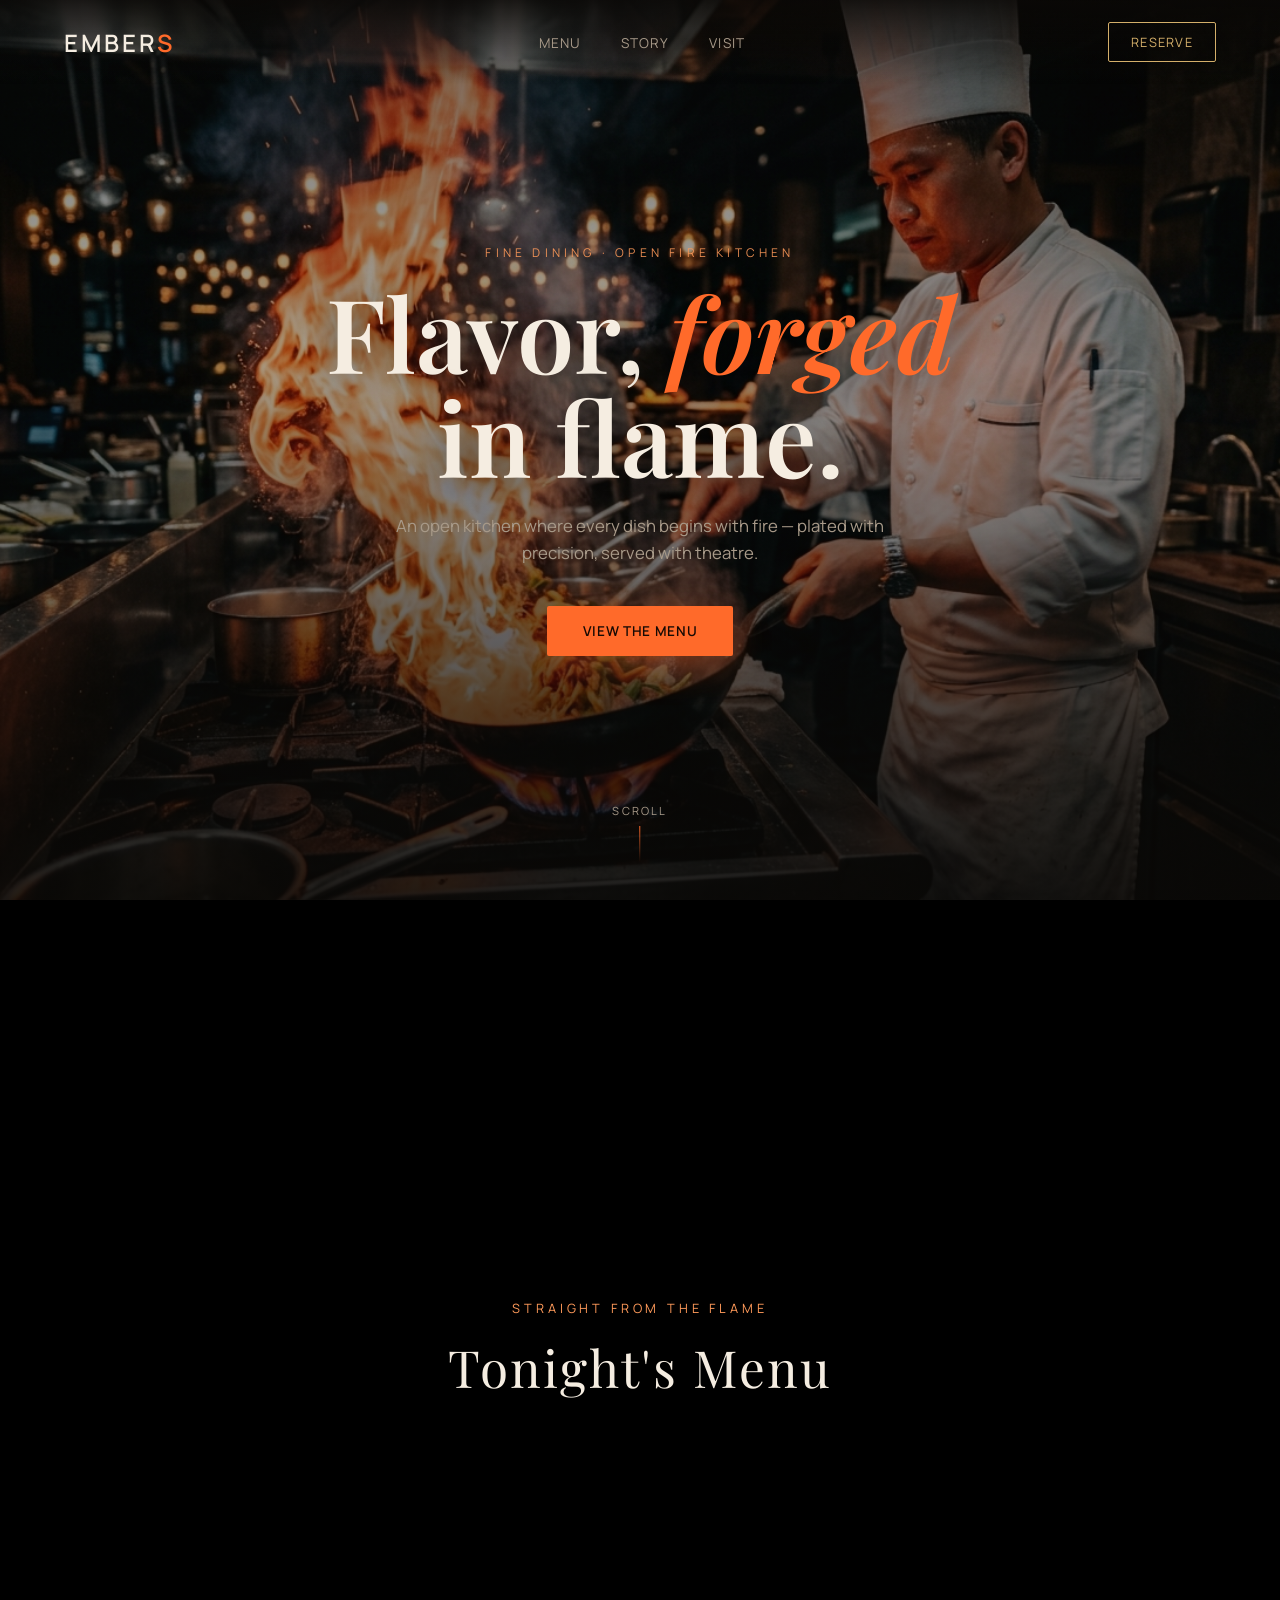
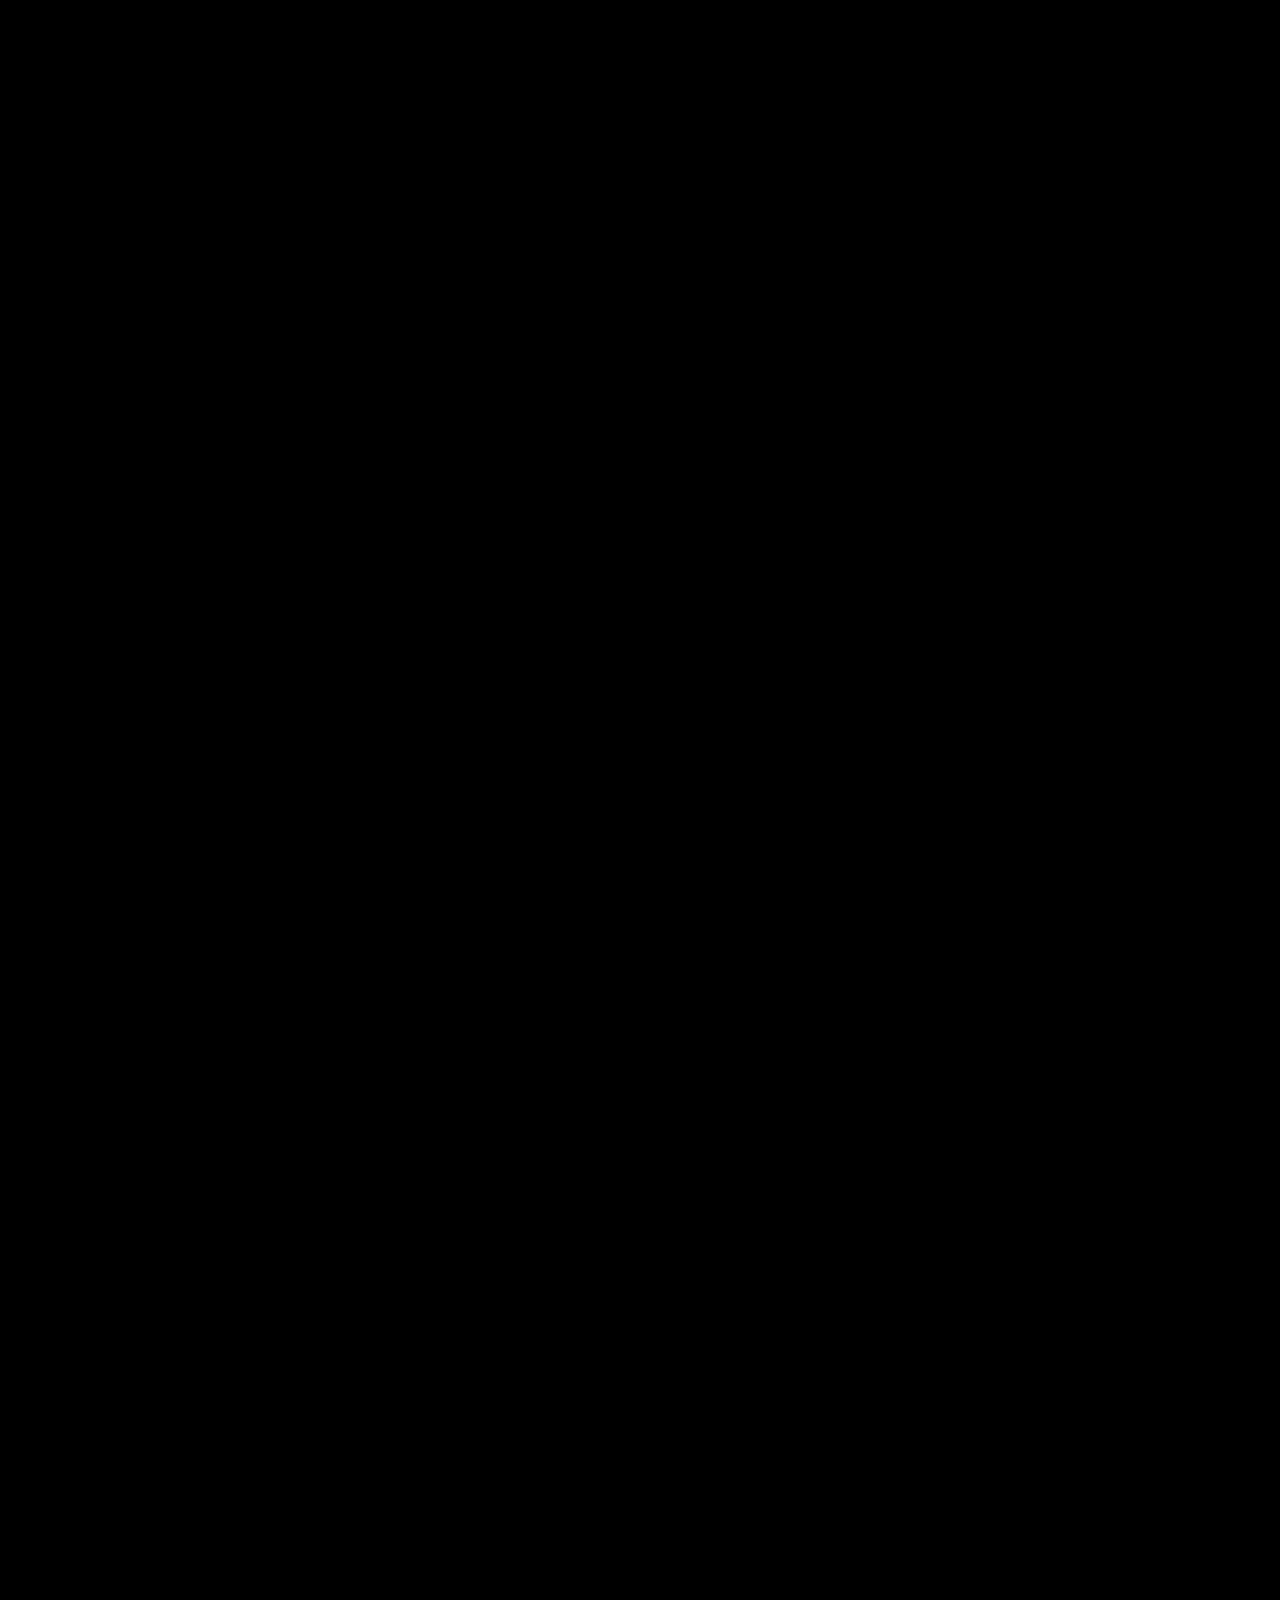
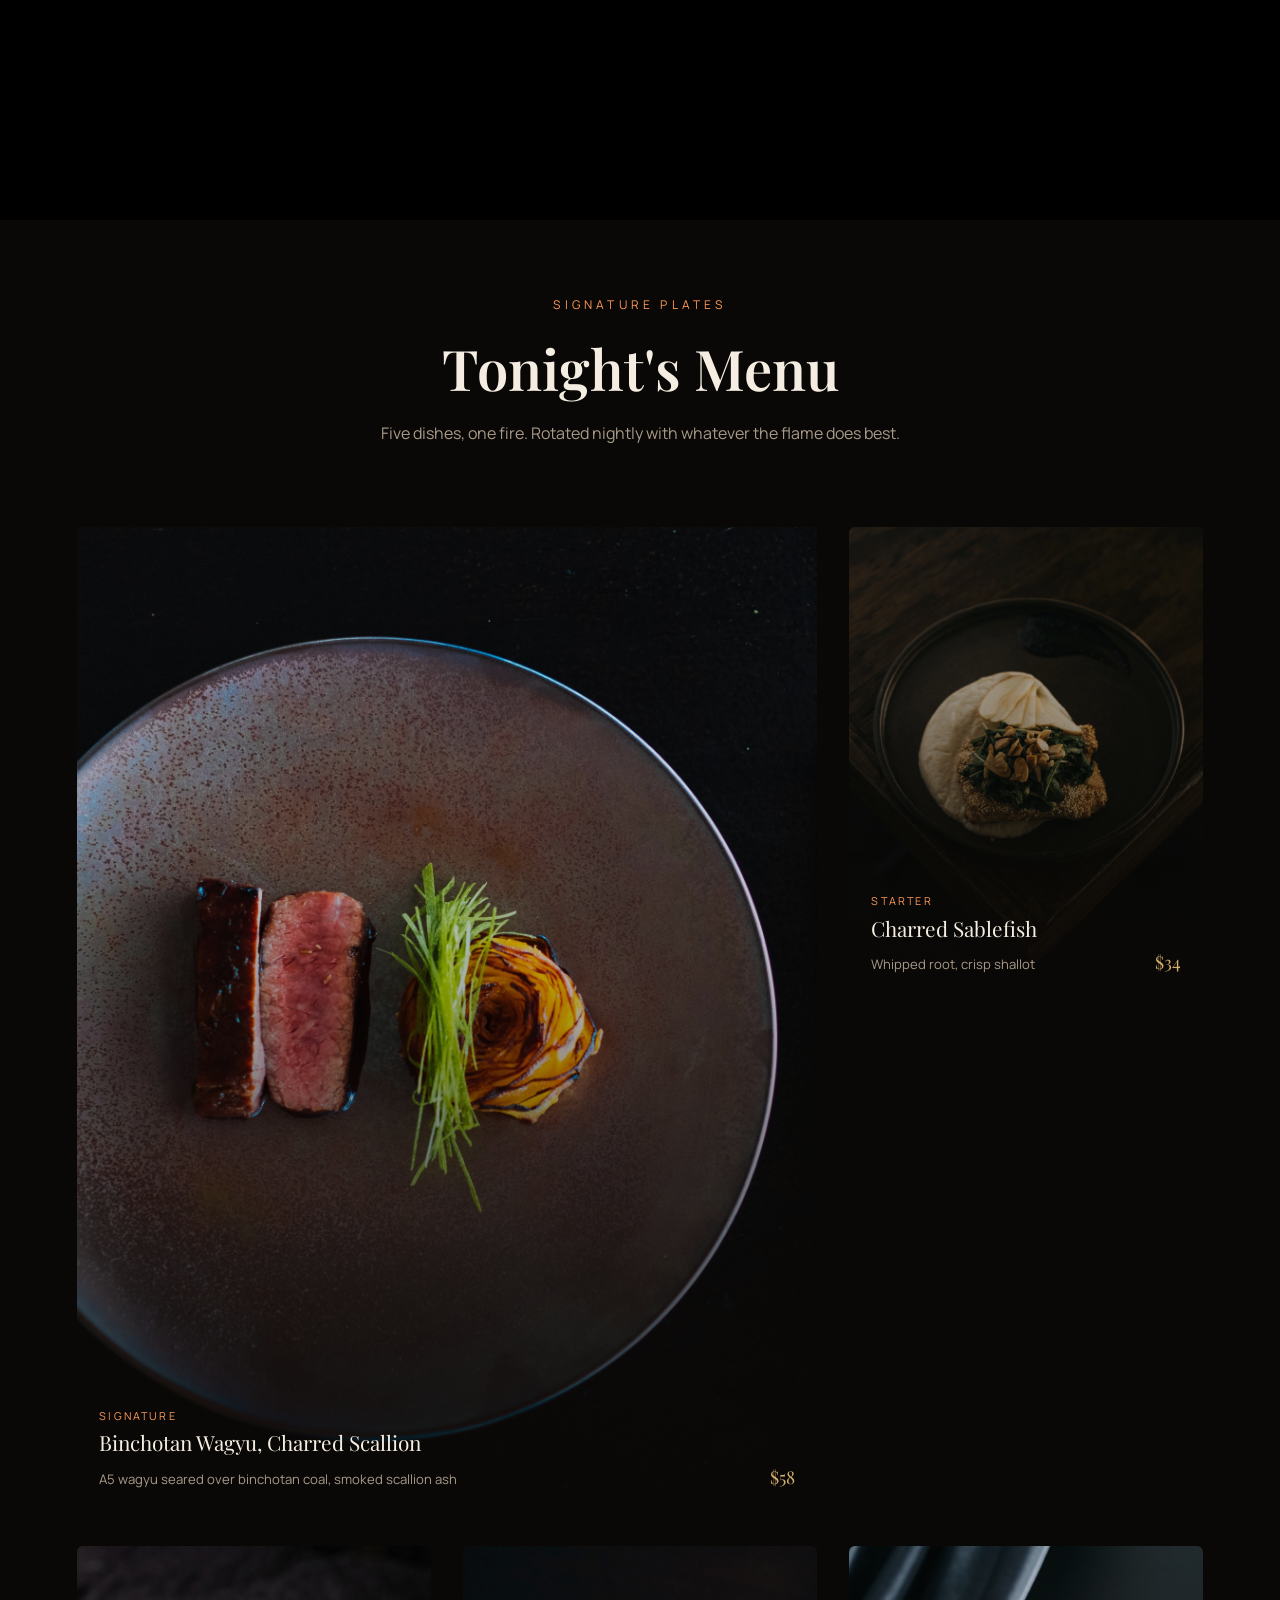
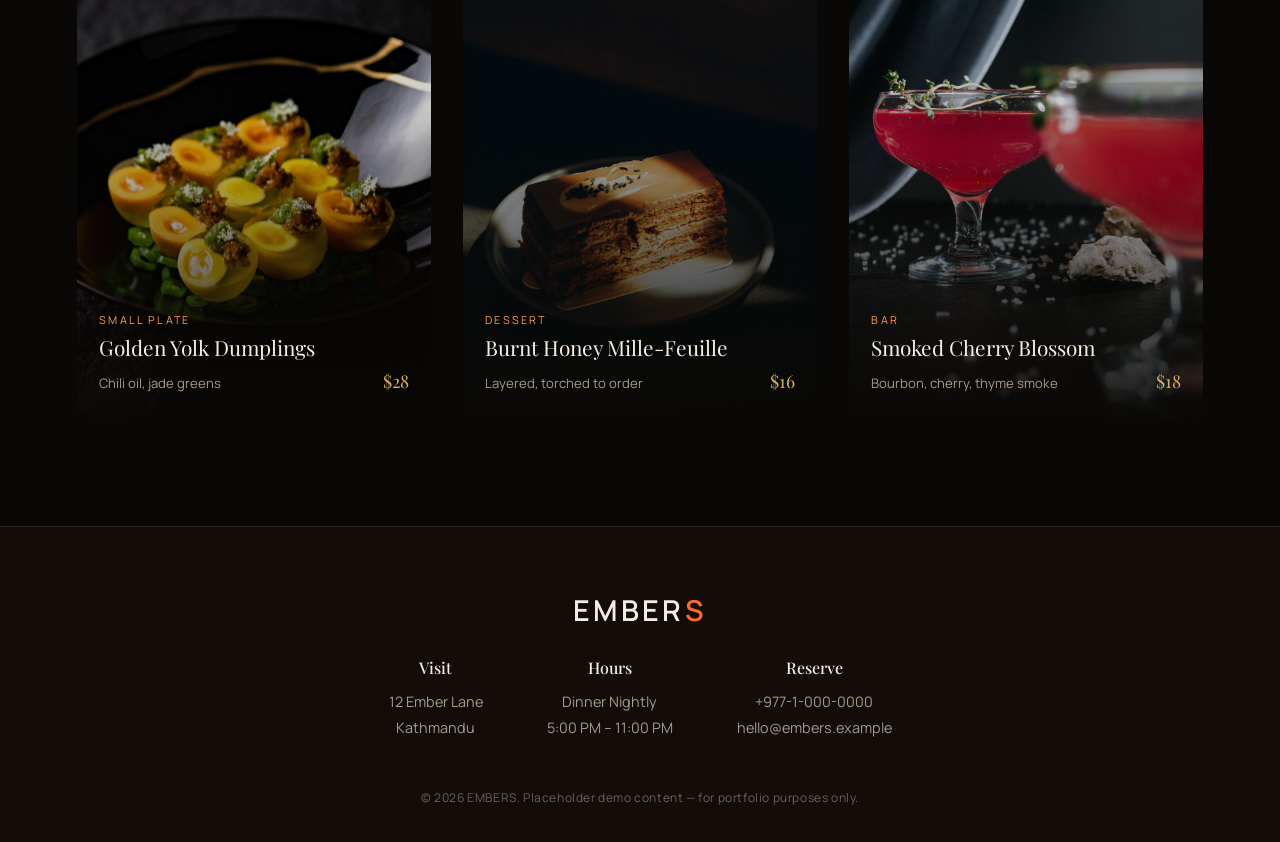
==== embers/index.html @ 18de5dd5 "Add EMBERS restaurant demo" ====
<!DOCTYPE html>
<html lang="en">
<head>
<meta charset="UTF-8">
<meta name="viewport" content="width=device-width, initial-scale=1.0">
<title>EMBERS — Fire. Flavor. Theatre.</title>
<link rel="preconnect" href="https://fonts.googleapis.com">
<link rel="preconnect" href="https://fonts.gstatic.com" crossorigin>
<link href="https://fonts.googleapis.com/css2?family=Playfair+Display:ital,wght@0,500;0,600;0,700;1,500&family=Manrope:wght@300;400;500;600;700&display=swap" rel="stylesheet">
<style>
  :root{
    --bg:#0a0806;
    --bg-alt:#130d09;
    --text:#f5ede1;
    --text-dim:#a89a89;
    --accent:#ff6a2a;
    --accent-soft:#ff9a5a;
    --gold:#d4af6a;
    --line:rgba(245,237,225,0.12);
  }
  *{margin:0;padding:0;box-sizing:border-box;}
  html{scroll-behavior:smooth;}
  body{
    background:var(--bg);
    color:var(--text);
    font-family:'Manrope',sans-serif;
    overflow-x:hidden;
  }
  h1,h2,h3,.serif{font-family:'Playfair Display',serif;}

  /* ---------- NAV ---------- */
  nav{
    position:fixed; top:0; left:0; right:0; z-index:100;
    display:flex; align-items:center; justify-content:space-between;
    padding:22px 5vw;
    background:linear-gradient(to bottom, rgba(10,8,6,0.85), transparent);
    transition:background .4s ease, padding .4s ease;
  }
  nav.scrolled{ background:rgba(10,8,6,0.92); backdrop-filter:blur(8px); padding:14px 5vw; border-bottom:1px solid var(--line); }
  .logo{ font-size:1.5rem; letter-spacing:0.12em; font-weight:600; color:var(--text); text-decoration:none; }
  .logo span{ color:var(--accent); }
  .nav-links{ display:flex; gap:2.5rem; list-style:none; }
  .nav-links a{ color:var(--text-dim); text-decoration:none; font-size:0.85rem; letter-spacing:0.08em; text-transform:uppercase; transition:color .3s; }
  .nav-links a:hover{ color:var(--accent-soft); }
  .reserve-btn{
    border:1px solid var(--gold); color:var(--gold); background:transparent;
    padding:10px 22px; font-size:0.8rem; letter-spacing:0.1em; text-transform:uppercase;
    border-radius:2px; cursor:pointer; transition:all .3s; font-family:'Manrope',sans-serif;
  }
  .reserve-btn:hover{ background:var(--gold); color:var(--bg); }
  @media (max-width:800px){ .nav-links{ display:none; } }

  /* ---------- HERO ---------- */
  .hero{
    position:relative; height:100vh; width:100%; overflow:hidden;
    display:flex; align-items:center; justify-content:center; text-align:center;
  }
  .hero-bg{
    position:absolute; inset:0; width:100%; height:100%; object-fit:cover;
    animation:heroZoom 18s ease-in-out infinite alternate;
  }
  @keyframes heroZoom{ from{ transform:scale(1);} to{ transform:scale(1.12);} }
  .hero::after{
    content:''; position:absolute; inset:0;
    background:linear-gradient(to bottom, rgba(10,8,6,0.55) 0%, rgba(10,8,6,0.35) 40%, rgba(10,8,6,0.9) 100%);
  }
  .hero-content{ position:relative; z-index:2; max-width:900px; padding:0 24px; }
  .hero-eyebrow{
    color:var(--accent-soft); letter-spacing:0.35em; text-transform:uppercase;
    font-size:0.75rem; margin-bottom:1.2rem; display:block; opacity:0.9;
  }
  .hero h1{
    font-size:clamp(3rem, 8vw, 6.5rem); font-weight:600; line-height:1.02;
    text-shadow:0 4px 40px rgba(0,0,0,0.6);
  }
  .hero h1 em{ font-style:italic; color:var(--accent); }
  .hero p{
    margin-top:1.5rem; font-size:1.05rem; color:var(--text-dim);
    max-width:520px; margin-left:auto; margin-right:auto; line-height:1.6;
  }
  .hero-cta{
    margin-top:2.5rem; display:inline-flex; align-items:center; gap:10px;
    background:var(--accent); color:#160a04; padding:16px 36px; text-decoration:none;
    font-weight:600; letter-spacing:0.05em; text-transform:uppercase; font-size:0.85rem;
    border-radius:2px; transition:transform .3s, box-shadow .3s;
    box-shadow:0 10px 40px -10px rgba(255,106,42,0.6);
  }
  .hero-cta:hover{ transform:translateY(-3px); box-shadow:0 16px 50px -10px rgba(255,106,42,0.8); }
  .scroll-cue{
    position:absolute; bottom:38px; left:50%; transform:translateX(-50%); z-index:2;
    display:flex; flex-direction:column; align-items:center; gap:8px;
    color:var(--text-dim); font-size:0.7rem; letter-spacing:0.2em; text-transform:uppercase;
  }
  .scroll-cue .stick{ width:1px; height:36px; background:linear-gradient(to bottom, var(--accent), transparent); animation:sink 1.8s ease-in-out infinite; }
  @keyframes sink{ 0%,100%{ opacity:0.3; transform:translateY(0);} 50%{ opacity:1; transform:translateY(6px);} }

  /* ---------- FIRE TRANSITION ---------- */
  .transition-pin{ position:relative; height:280vh; background:#000; }
  .transition-sticky{
    position:sticky; top:0; height:100vh; width:100%; overflow:hidden;
    display:flex; align-items:center; justify-content:center; background:#000;
  }
  .fire-video{
    position:absolute; top:50%; left:50%; width:100%; height:100%; object-fit:cover;
    transform:translate(-50%,-50%) scale(1);
    filter:brightness(1) saturate(1);
    will-change:transform, filter;
  }
  .transition-overlay{ position:absolute; inset:0; background:#000; opacity:0; pointer-events:none; }
  .transition-text{
    position:relative; z-index:2; text-align:center; color:var(--text);
    opacity:0; transition:opacity .3s;
  }
  .transition-text .serif{ font-size:clamp(1.8rem,4vw,3.2rem); letter-spacing:0.04em; }
  .transition-text span{ display:block; color:var(--accent-soft); font-size:0.8rem; letter-spacing:0.3em; text-transform:uppercase; margin-bottom:1rem; }

  /* ---------- MENU ---------- */
  .menu{ position:relative; background:var(--bg); padding:8vh 6vw 12vh; }
  .menu-head{ text-align:center; max-width:640px; margin:0 auto 5rem; }
  .menu-head span{ color:var(--accent-soft); letter-spacing:0.35em; text-transform:uppercase; font-size:0.75rem; }
  .menu-head h2{ font-size:clamp(2.2rem,5vw,3.5rem); margin-top:1rem; font-weight:600; }
  .menu-head p{ color:var(--text-dim); margin-top:1rem; line-height:1.6; }

  .menu-grid{
    display:grid; grid-template-columns:repeat(3, 1fr); gap:2rem; max-width:1200px; margin:0 auto;
  }
  .dish-card{
    position:relative; border-radius:6px; overflow:hidden; aspect-ratio:3/4;
    background:var(--bg-alt); opacity:0; transform:translateY(50px);
    transition:opacity .8s ease, transform .8s ease;
  }
  .dish-card.visible{ opacity:1; transform:translateY(0); }
  .dish-card img{
    position:absolute; inset:0; width:100%; height:100%; object-fit:cover;
    transition:transform .7s ease, filter .7s ease;
    filter:brightness(0.85);
  }
  .dish-card:hover img{ transform:scale(1.08); filter:brightness(0.65); }
  .dish-card::after{
    content:''; position:absolute; inset:0;
    background:linear-gradient(to top, rgba(10,8,6,0.95) 0%, rgba(10,8,6,0.15) 55%, transparent 75%);
  }
  .dish-info{
    position:absolute; left:0; right:0; bottom:0; z-index:2; padding:1.6rem 1.4rem;
  }
  .dish-tag{ color:var(--accent-soft); font-size:0.68rem; letter-spacing:0.2em; text-transform:uppercase; }
  .dish-name{ font-size:1.3rem; margin-top:0.4rem; line-height:1.25; }
  .dish-row{ display:flex; justify-content:space-between; align-items:flex-end; margin-top:0.6rem; }
  .dish-desc{ color:var(--text-dim); font-size:0.82rem; max-width:75%; line-height:1.4; }
  .dish-price{ color:var(--gold); font-family:'Playfair Display',serif; font-size:1.1rem; white-space:nowrap; }

  .dish-card.feature{ grid-column:span 2; }

  @media (max-width:900px){
    .menu-grid{ grid-template-columns:1fr 1fr; }
    .dish-card.feature{ grid-column:span 2; aspect-ratio:16/9; }
  }
  @media (max-width:600px){
    .menu-grid{ grid-template-columns:1fr; }
    .dish-card.feature{ grid-column:span 1; aspect-ratio:4/3; }
  }

  /* ---------- FOOTER ---------- */
  footer{
    background:var(--bg-alt); border-top:1px solid var(--line);
    padding:7vh 6vw 4vh; text-align:center;
  }
  footer .logo{ font-size:1.8rem; display:inline-block; margin-bottom:1.5rem; }
  .footer-grid{
    display:flex; justify-content:center; gap:4rem; flex-wrap:wrap;
    margin-bottom:3rem; color:var(--text-dim); font-size:0.9rem; line-height:1.8;
  }
  .footer-grid strong{ display:block; color:var(--text); font-family:'Playfair Display',serif; font-size:1rem; margin-bottom:0.4rem; font-weight:500; }
  .footer-note{ color:var(--text-dim); font-size:0.75rem; letter-spacing:0.05em; opacity:0.6; }
</style>
</head>
<body>

<nav id="navbar">
  <a href="#" class="logo">EMBER<span>S</span></a>
  <ul class="nav-links">
    <li><a href="#menu">Menu</a></li>
    <li><a href="#about">Story</a></li>
    <li><a href="#visit">Visit</a></li>
  </ul>
  <button class="reserve-btn">Reserve</button>
</nav>

<header class="hero">
  <img class="hero-bg" src="assets/hero-chef.jpg" alt="Chef flambeing food in a wok">
  <div class="hero-content">
    <span class="hero-eyebrow">Fine Dining · Open Fire Kitchen</span>
    <h1>Flavor, <em>forged</em><br>in flame.</h1>
    <p>An open kitchen where every dish begins with fire — plated with precision, served with theatre.</p>
    <a href="#menu" class="hero-cta">View the Menu</a>
  </div>
  <div class="scroll-cue">
    <span>Scroll</span>
    <div class="stick"></div>
  </div>
</header>

<section class="transition-pin" id="transitionPin">
  <div class="transition-sticky">
    <video class="fire-video" id="fireVideo" muted loop playsinline preload="auto">
      <source src="assets/fire-transition-wok.mp4" type="video/mp4">
    </video>
    <div class="transition-overlay" id="transitionOverlay"></div>
    <div class="transition-text" id="transitionText">
      <span>Straight From The Flame</span>
      <div class="serif">Tonight's Menu</div>
    </div>
  </div>
</section>

<section class="menu" id="menu">
  <div class="menu-head">
    <span>Signature Plates</span>
    <h2>Tonight's Menu</h2>
    <p>Five dishes, one fire. Rotated nightly with whatever the flame does best.</p>
  </div>
  <div class="menu-grid">
    <div class="dish-card feature">
      <img src="assets/dish-3.jpg" alt="Binchotan wagyu">
      <div class="dish-info">
        <div class="dish-tag">Signature</div>
        <div class="dish-name serif">Binchotan Wagyu, Charred Scallion</div>
        <div class="dish-row">
          <div class="dish-desc">A5 wagyu seared over binchotan coal, smoked scallion ash</div>
          <div class="dish-price">$58</div>
        </div>
      </div>
    </div>
    <div class="dish-card">
      <img src="assets/dish-1.jpg" alt="Charred sablefish">
      <div class="dish-info">
        <div class="dish-tag">Starter</div>
        <div class="dish-name serif">Charred Sablefish</div>
        <div class="dish-row">
          <div class="dish-desc">Whipped root, crisp shallot</div>
          <div class="dish-price">$34</div>
        </div>
      </div>
    </div>
    <div class="dish-card">
      <img src="assets/dish-2.jpg" alt="Golden yolk dumplings">
      <div class="dish-info">
        <div class="dish-tag">Small Plate</div>
        <div class="dish-name serif">Golden Yolk Dumplings</div>
        <div class="dish-row">
          <div class="dish-desc">Chili oil, jade greens</div>
          <div class="dish-price">$28</div>
        </div>
      </div>
    </div>
    <div class="dish-card">
      <img src="assets/dish-4.jpg" alt="Burnt honey mille-feuille">
      <div class="dish-info">
        <div class="dish-tag">Dessert</div>
        <div class="dish-name serif">Burnt Honey Mille-Feuille</div>
        <div class="dish-row">
          <div class="dish-desc">Layered, torched to order</div>
          <div class="dish-price">$16</div>
        </div>
      </div>
    </div>
    <div class="dish-card">
      <img src="assets/dish-5.jpg" alt="Smoked cherry cocktail">
      <div class="dish-info">
        <div class="dish-tag">Bar</div>
        <div class="dish-name serif">Smoked Cherry Blossom</div>
        <div class="dish-row">
          <div class="dish-desc">Bourbon, cherry, thyme smoke</div>
          <div class="dish-price">$18</div>
        </div>
      </div>
    </div>
  </div>
</section>

<footer id="visit">
  <a href="#" class="logo">EMBER<span style="color:var(--accent)">S</span></a>
  <div class="footer-grid">
    <div>
      <strong>Visit</strong>
      12 Ember Lane<br>Kathmandu
    </div>
    <div>
      <strong>Hours</strong>
      Dinner Nightly<br>5:00 PM – 11:00 PM
    </div>
    <div>
      <strong>Reserve</strong>
      +977-1-000-0000<br>hello@embers.example
    </div>
  </div>
  <div class="footer-note">© 2026 EMBERS. Placeholder demo content — for portfolio purposes only.</div>
</footer>

<script>
  // Nav background on scroll
  const navbar = document.getElementById('navbar');
  window.addEventListener('scroll', () => {
    navbar.classList.toggle('scrolled', window.scrollY > 40);
  });

  // Fire transition: scroll-driven zoom into flame, then flash to black
  const pin = document.getElementById('transitionPin');
  const video = document.getElementById('fireVideo');
  const overlay = document.getElementById('transitionOverlay');
  const transitionText = document.getElementById('transitionText');
  let ticking = false;
  let videoStarted = false;

  function clamp(v, min, max){ return Math.max(min, Math.min(max, v)); }

  function updateTransition(){
    const rect = pin.getBoundingClientRect();
    const total = rect.height - window.innerHeight;
    const progress = clamp(-rect.top / total, 0, 1);

    if (progress > 0 && progress < 1 && !videoStarted){
      video.play().catch(()=>{});
      videoStarted = true;
    }

    const scale = 1 + progress * 4.5;
    const brightness = 1 + progress * 1.6;
    const saturate = 1 + progress * 0.6;
    video.style.transform = `translate(-50%,-50%) scale(${scale})`;
    video.style.filter = `brightness(${brightness}) saturate(${saturate})`;

    const flashStart = 0.6, flashEnd = 0.92;
    const flash = clamp((progress - flashStart) / (flashEnd - flashStart), 0, 1);
    overlay.style.opacity = flash;

    const textStart = 0.25, textEnd = 0.45;
    let textOpacity = 0;
    if (progress > textStart){
      textOpacity = progress < textEnd
        ? (progress - textStart) / (textEnd - textStart)
        : 1;
    }
    transitionText.style.opacity = clamp(textOpacity, 0, 1);

    ticking = false;
  }

  window.addEventListener('scroll', () => {
    if (!ticking){
      requestAnimationFrame(updateTransition);
      ticking = true;
    }
  });
  updateTransition();

  // Menu card reveal
  const cards = document.querySelectorAll('.dish-card');
  const io = new IntersectionObserver((entries) => {
    entries.forEach((entry, i) => {
      if (entry.isIntersecting){
        setTimeout(() => entry.target.classList.add('visible'), i * 90);
        io.unobserve(entry.target);
      }
    });
  }, { threshold: 0.15 });
  cards.forEach(c => io.observe(c));
</script>

</body>
</html>
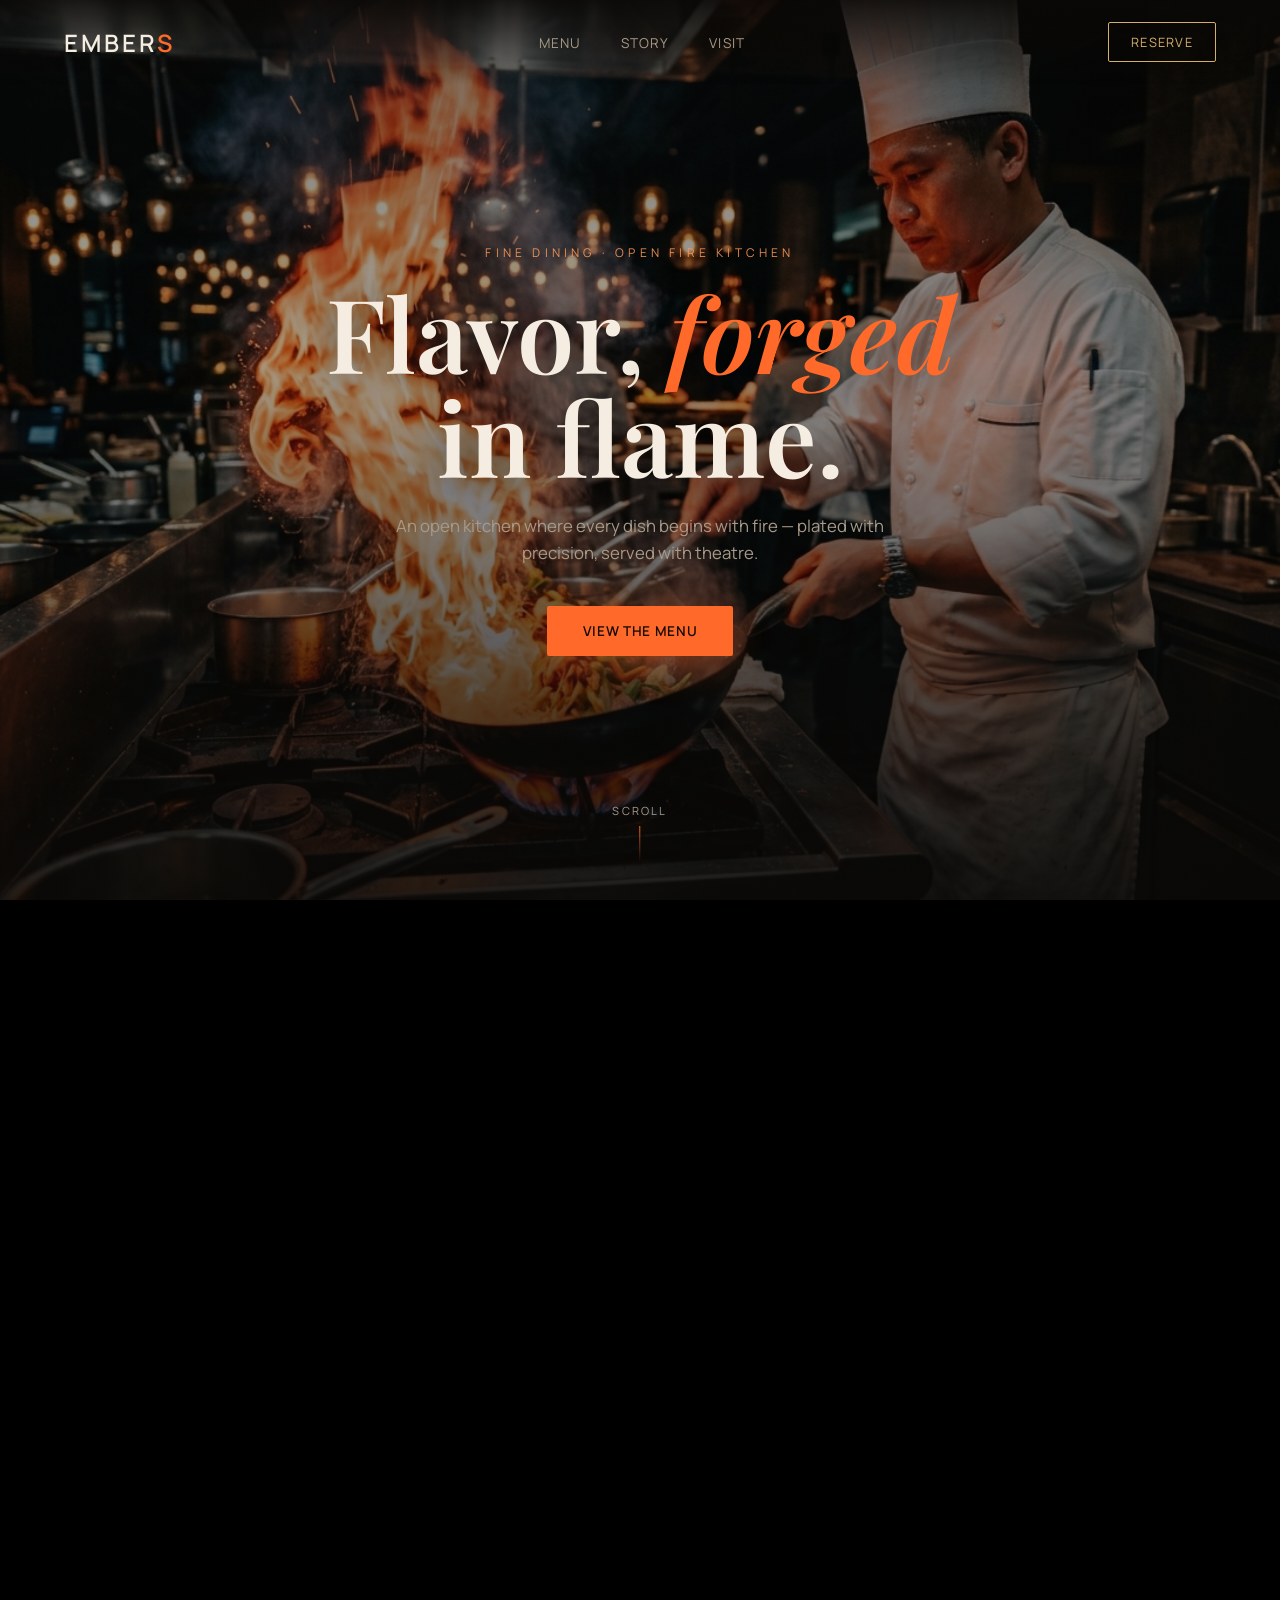
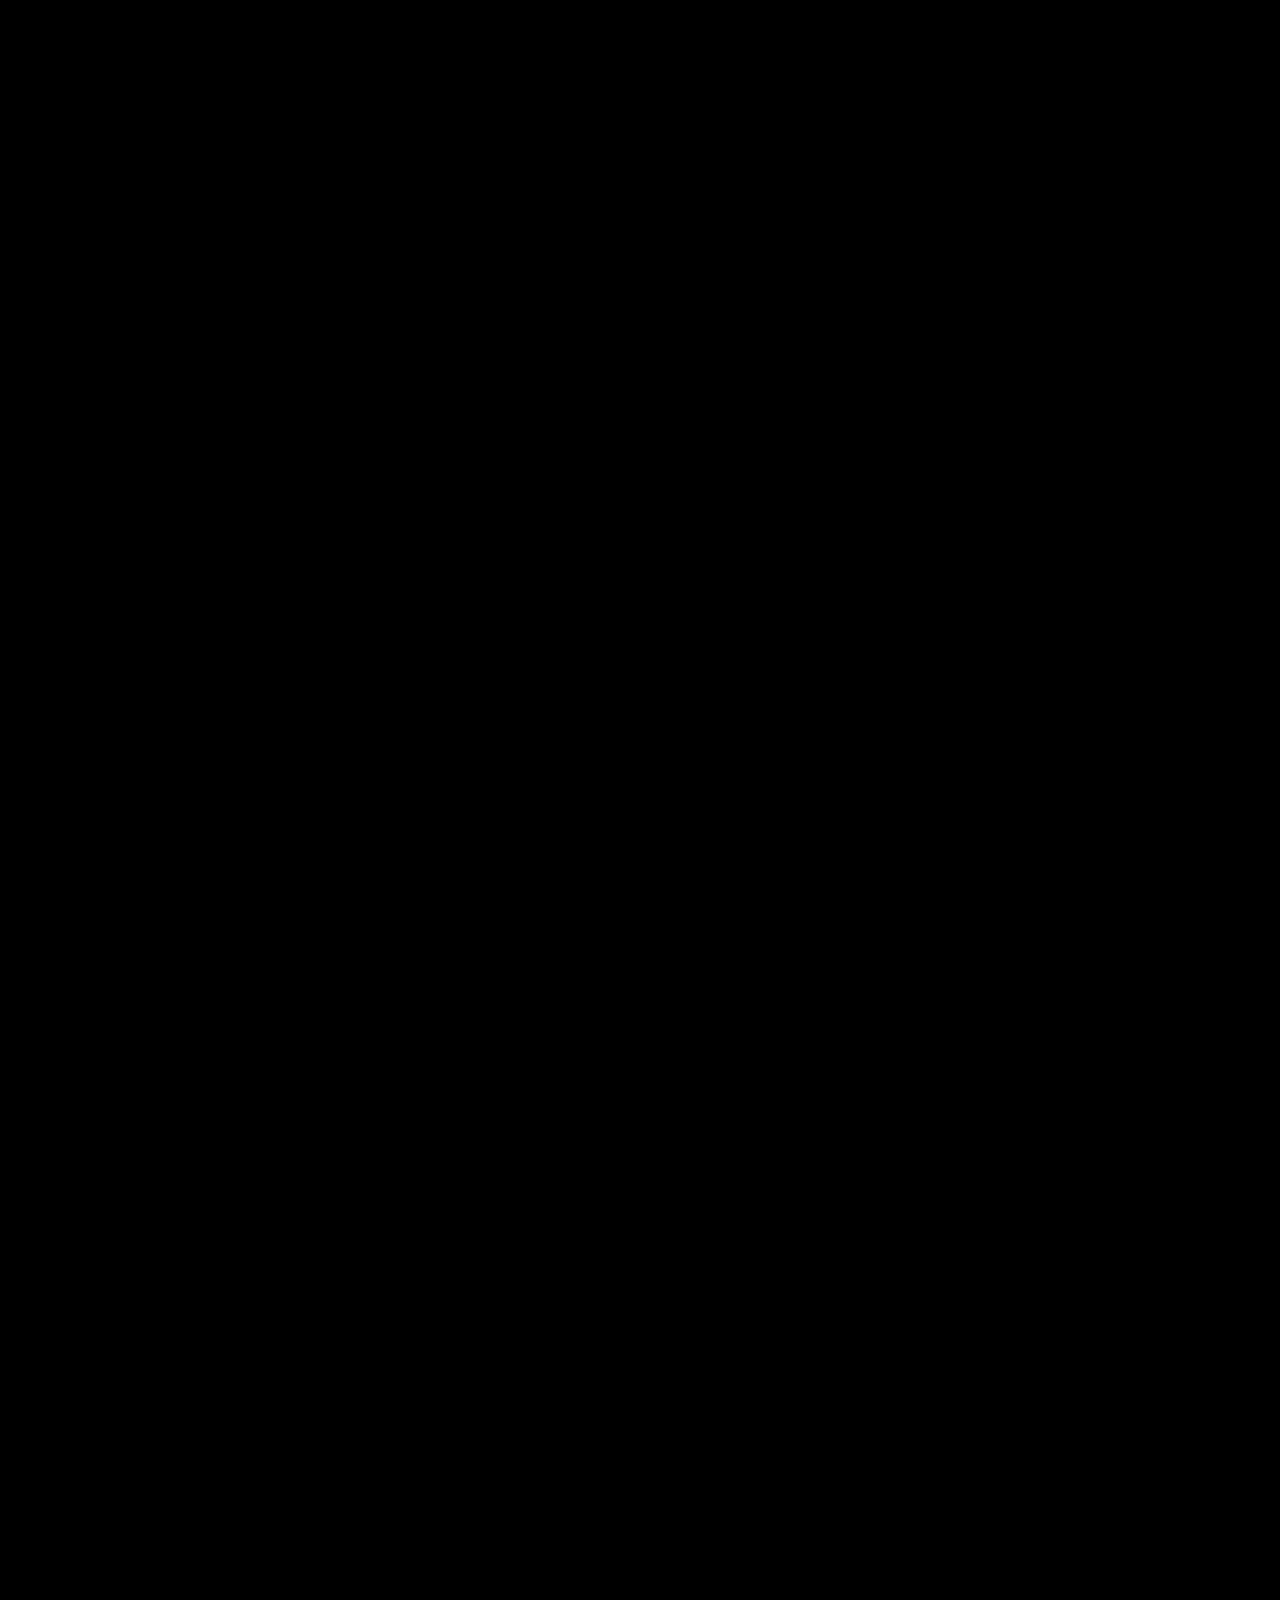
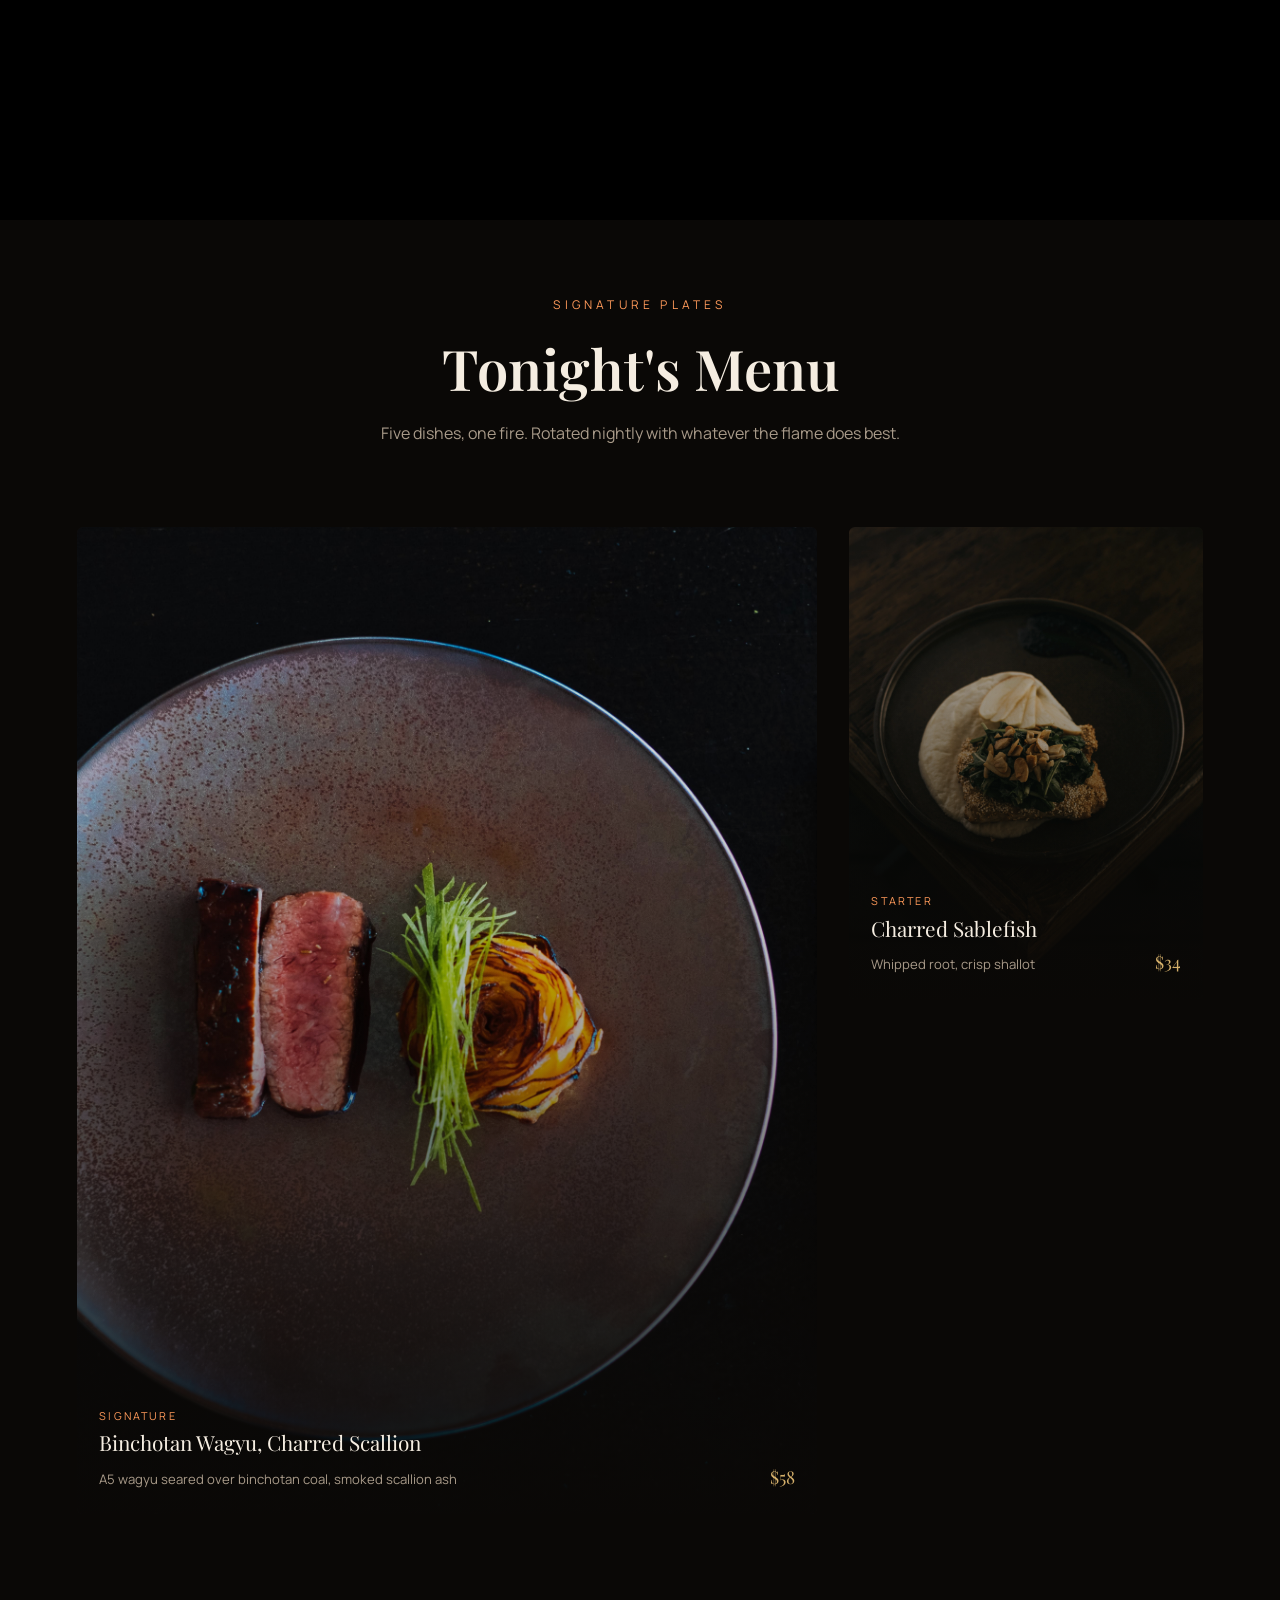
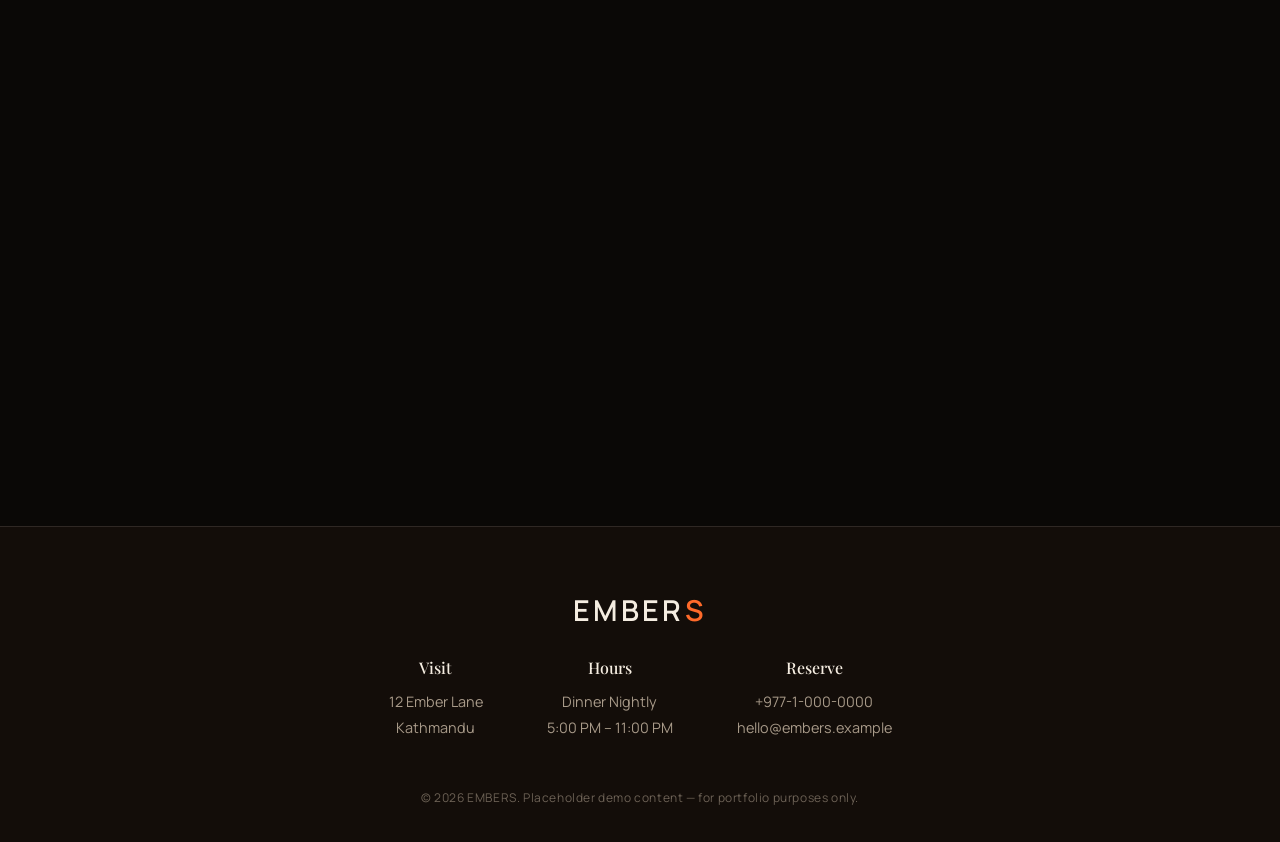
==== commit 649ec313: "Embers demo: exact viewport meta" ====
--- a/embers/index.html
+++ b/embers/index.html
@@ -2,7 +2,7 @@
 <html lang="en">
 <head>
 <meta charset="UTF-8">
-<meta name="viewport" content="width=device-width, initial-scale=1.0">
+<meta name="viewport" content="width=device-width, initial-scale=1, minimum-scale=1, maximum-scale=1">
 <title>EMBERS — Fire. Flavor. Theatre.</title>
 <link rel="preconnect" href="https://fonts.googleapis.com">
 <link rel="preconnect" href="https://fonts.gstatic.com" crossorigin>
